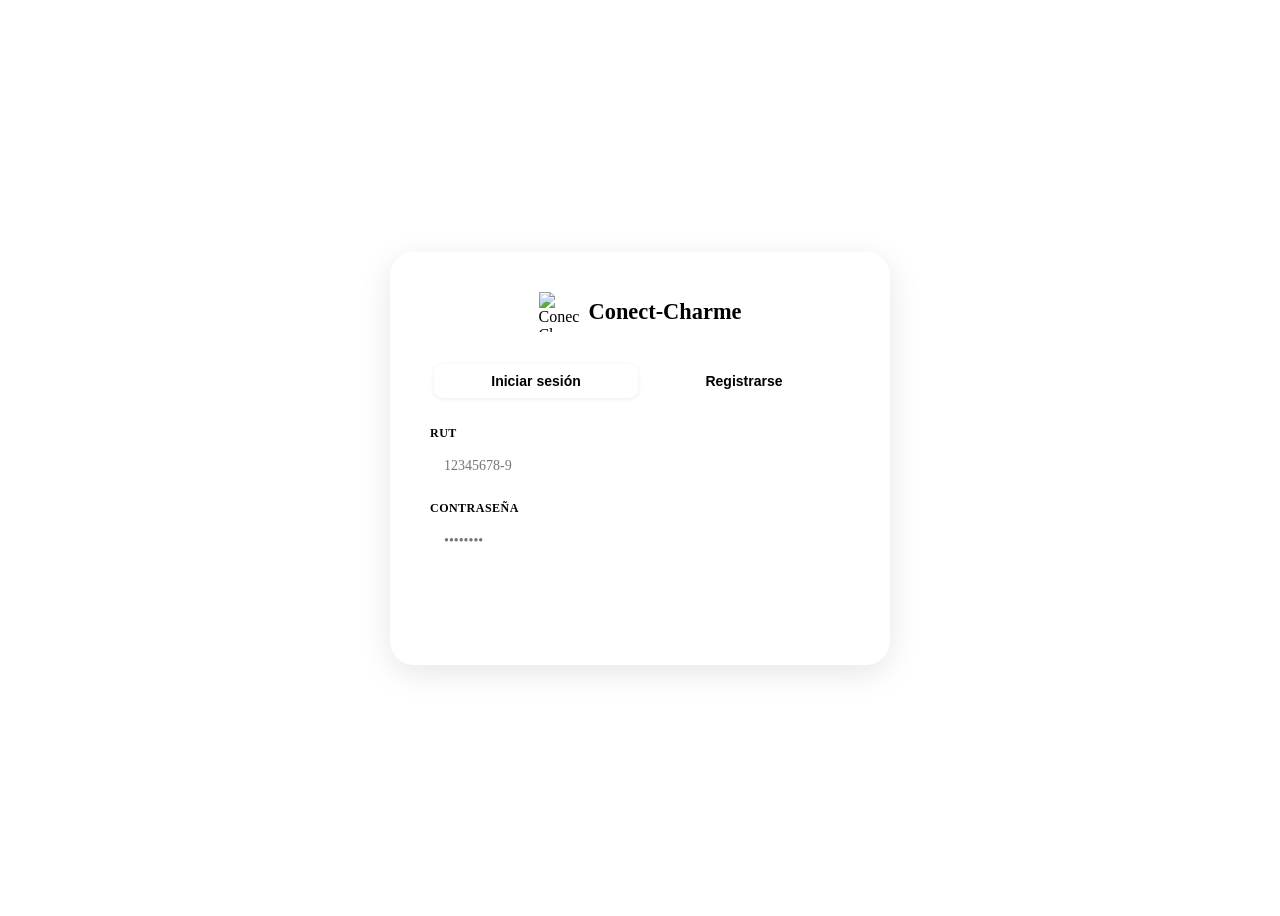
==== login.html @ b986f50d "Create login.html" ====
<!DOCTYPE html>
<html lang="es">
<head>
    <meta charset="UTF-8">
    <meta name="viewport" content="width=device-width, initial-scale=1.0">
    <title>Conect-Charme · Iniciar sesión</title>
    <link rel="icon" type="image/png" href="assets/favicon.png">
    <link rel="stylesheet" href="css/styles.css">
    <style>
        body {
            background: var(--bg);
            display: flex;
            align-items: center;
            justify-content: center;
            min-height: 100vh;
        }
        .login-box {
            background: white;
            border-radius: 24px;
            padding: 40px;
            width: 90%;
            max-width: 420px;
            border: 2.5px solid var(--yellow);
            box-shadow: 0 8px 32px rgba(0,0,0,0.10);
        }
        .login-logo {
            display: flex;
            align-items: center;
            gap: 10px;
            margin-bottom: 28px;
            justify-content: center;
        }
        .login-logo img {
            width: 40px;
            height: 40px;
            object-fit: contain;
        }
        .login-logo span {
            font-size: 1.4rem;
            font-weight: 800;
            color: var(--blue-dark);
        }
        .tab-btns {
            display: flex;
            gap: 4px;
            margin-bottom: 24px;
            background: var(--bg);
            padding: 4px;
            border-radius: 12px;
        }
        .tab-btn {
            flex: 1;
            padding: 9px;
            border: none;
            border-radius: 9px;
            font-size: 14px;
            font-weight: 600;
            cursor: pointer;
            background: none;
            color: var(--text-muted);
            transition: all 0.15s;
        }
        .tab-btn.active {
            background: white;
            color: var(--blue-dark);
            box-shadow: 0 1px 4px rgba(0,0,0,0.08);
        }
        .field {
            margin-bottom: 16px;
        }
        .field label {
            display: block;
            font-size: 12px;
            font-weight: 700;
            color: var(--blue-dark);
            margin-bottom: 6px;
            text-transform: uppercase;
            letter-spacing: 0.04em;
        }
        .field input {
            width: 100%;
            padding: 11px 14px;
            border: 2px solid var(--border);
            border-radius: 12px;
            font-size: 14px;
            font-family: inherit;
            transition: border-color 0.2s;
            background: white;
            color: var(--text);
        }
        .field input:focus {
            outline: none;
            border-color: var(--yellow);
        }
        .btn-submit {
            width: 100%;
            padding: 12px;
            background: var(--blue);
            color: white;
            border: none;
            border-radius: 12px;
            font-size: 15px;
            font-weight: 700;
            cursor: pointer;
            transition: all 0.2s;
            margin-top: 8px;
        }
        .btn-submit:hover { background: var(--blue-dark); }
        .btn-submit:disabled {
            opacity: 0.6;
            cursor: not-allowed;
        }
        .msg {
            margin-top: 14px;
            padding: 10px 14px;
            border-radius: 10px;
            font-size: 13px;
            font-weight: 600;
            display: none;
            text-align: center;
        }
        .msg.error {
            background: var(--red-light);
            color: var(--red);
            display: block;
        }
        .msg.success {
            background: #dcfce7;
            color: #16a34a;
            display: block;
        }
    </style>
</head>
<body>

<div class="login-box">
    <div class="login-logo">
        <img src="assets/favicon.png" alt="Conect-Charme">
        <span>Conect-Charme</span>
    </div>

    <div class="tab-btns">
        <button class="tab-btn active" onclick="switchTab('login')">Iniciar sesión</button>
        <button class="tab-btn" onclick="switchTab('registro')">Registrarse</button>
    </div>

    <!-- LOGIN -->
    <div id="panelLogin">
        <div class="field">
            <label>RUT</label>
            <input type="text" id="loginRut" placeholder="12345678-9">
        </div>
        <div class="field">
            <label>Contraseña</label>
            <input type="password" id="loginPass" placeholder="••••••••">
        </div>
        <button class="btn-submit" id="btnLogin" onclick="login()">Iniciar sesión</button>
        <div class="msg" id="loginMsg"></div>
    </div>

    <!-- REGISTRO -->
    <div id="panelRegistro" style="display:none;">
        <div class="field">
            <label>RUT</label>
            <input type="text" id="regRut" placeholder="12345678-9">
        </div>
        <div class="field">
            <label>Nombre de usuario</label>
            <input type="text" id="regNombre" placeholder="Como querés aparecer">
        </div>
        <div class="field">
            <label>Contraseña</label>
            <input type="password" id="regPass" placeholder="••••••••">
        </div>
        <div class="field">
            <label>Confirmar contraseña</label>
            <input type="password" id="regPass2" placeholder="••••••••">
        </div>
        <button class="btn-submit" id="btnRegistro" onclick="registro()">Crear cuenta</button>
        <div class="msg" id="registroMsg"></div>
    </div>
</div>

<script src="js/github.js"></script>
<script src="js/auth.js"></script>
<script>
    // Si ya hay sesión, redirigir al index
    if (Auth.getSesion()) window.location.href = '/index.html';

    function switchTab(tab) {
        const esLogin = tab === 'login';
        document.getElementById('panelLogin').style.display = esLogin ? '' : 'none';
        document.getElementById('panelRegistro').style.display = esLogin ? 'none' : '';
        document.querySelectorAll('.tab-btn').forEach((b, i) => {
            b.classList.toggle('active', esLogin ? i === 0 : i === 1);
        });
    }

    function setLoading(btnId, loading) {
        const btn = document.getElementById(btnId);
        btn.disabled = loading;
        btn.textContent = loading ? 'Cargando...' : btn.id === 'btnLogin' ? 'Iniciar sesión' : 'Crear cuenta';
    }

    function mostrarMsg(id, texto, tipo) {
        const el = document.getElementById(id);
        el.textContent = texto;
        el.className = `msg ${tipo}`;
    }

    async function login() {
        const rut = document.getElementById('loginRut').value.trim();
        const pass = document.getElementById('loginPass').value;
        if (!rut || !pass) return mostrarMsg('loginMsg', 'Completá todos los campos', 'error');

        setLoading('btnLogin', true);
        const res = await Auth.login(rut, pass);
        setLoading('btnLogin', false);

        if (!res.ok) return mostrarMsg('loginMsg', res.error, 'error');

        // Redirigir según rol
        window.location.href = '/index.html';
    }

    async function registro() {
        const rut = document.getElementById('regRut').value.trim();
        const nombre = document.getElementById('regNombre').value.trim();
        const pass = document.getElementById('regPass').value;
        const pass2 = document.getElementById('regPass2').value;

        if (!rut || !nombre || !pass || !pass2)
            return mostrarMsg('registroMsg', 'Completá todos los campos', 'error');
        if (pass !== pass2)
            return mostrarMsg('registroMsg', 'Las contraseñas no coinciden', 'error');
        if (pass.length < 6)
            return mostrarMsg('registroMsg', 'La contraseña debe tener al menos 6 caracteres', 'error');

        setLoading('btnRegistro', true);
        const res = await Auth.registro(rut, nombre, pass);
        setLoading('btnRegistro', false);

        if (!res.ok) return mostrarMsg('registroMsg', res.error, 'error');

        mostrarMsg('registroMsg', '✅ Cuenta creada. Iniciá sesión.', 'success');
        setTimeout(() => switchTab('login'), 1500);
    }

    // Enter para enviar
    document.getElementById('loginPass').addEventListener('keydown', e => {
        if (e.key === 'Enter') login();
    });
    document.getElementById('regPass2').addEventListener('keydown', e => {
        if (e.key === 'Enter') registro();
    });
</script>
</body>
</html>
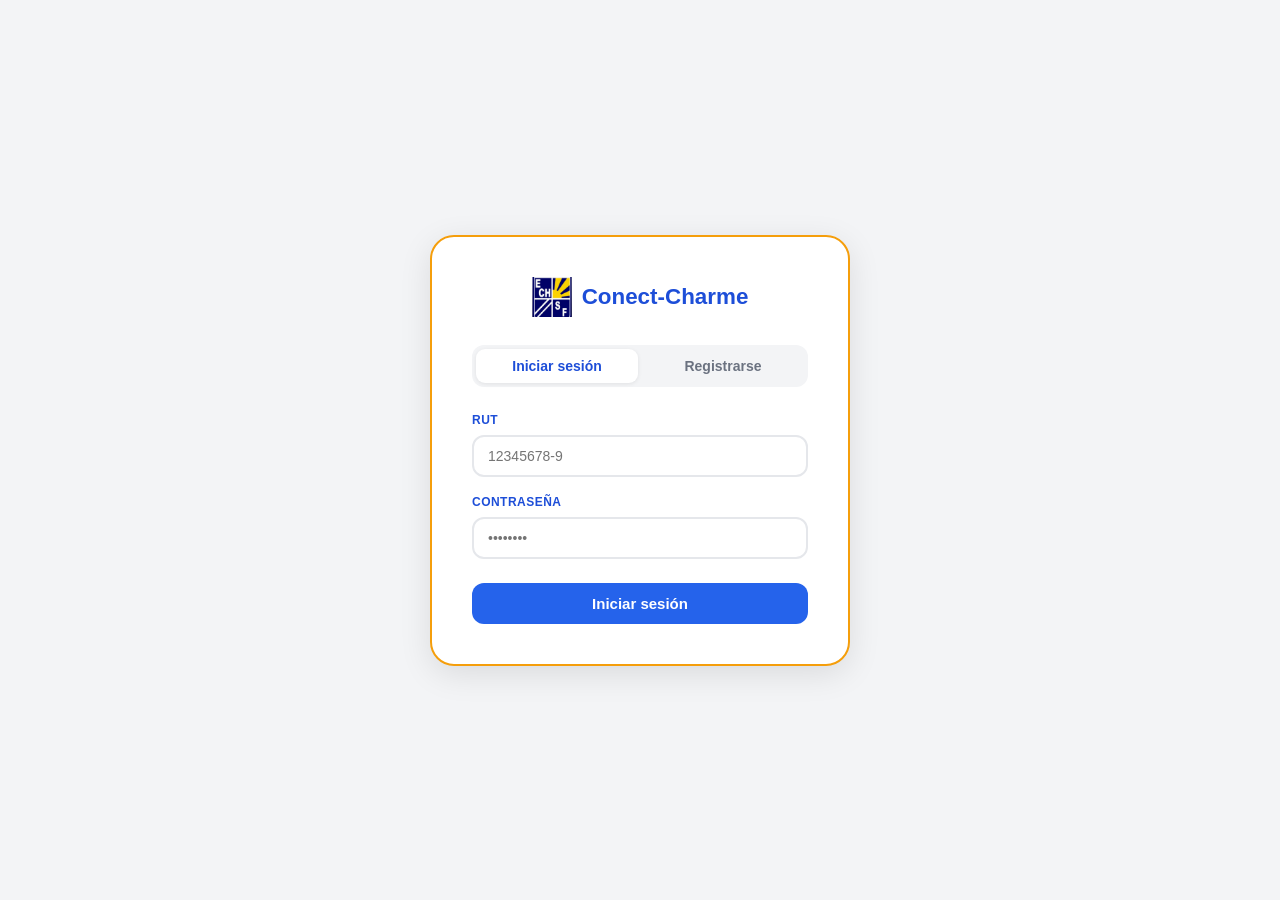
==== commit 36d03da3: "Update login.html" ====
--- a/login.html
+++ b/login.html
@@ -185,7 +185,7 @@
 <script src="js/auth.js"></script>
 <script>
     // Si ya hay sesión, redirigir al index
-    if (Auth.getSesion()) window.location.href = '/index.html';
+    if (Auth.getSesion()) window.location.href = '/conect-charme/index.html';
 
     function switchTab(tab) {
         const esLogin = tab === 'login';
--- a/css/styles.css
+++ b/css/styles.css
@@ -0,0 +1,452 @@
+* {
+    margin: 0;
+    padding: 0;
+    box-sizing: border-box;
+}
+
+body, input, textarea, button, select {
+    font-family: -apple-system, BlinkMacSystemFont, "Segoe UI", Roboto, Helvetica, Arial, sans-serif;
+}
+
+:root {
+    --blue: #2563EB;
+    --blue-dark: #1D4ED8;
+    --blue-light: #EFF6FF;
+    --yellow: #F59E0B;
+    --yellow-dark: #D97706;
+    --yellow-light: #FEF3C7;
+    --black: #111827;
+    --bg: #F3F4F6;
+    --white: #FFFFFF;
+    --text: #111827;
+    --text-muted: #6b7280;
+    --red: #dc2626;
+    --red-light: #fee2e2;
+    --border: #E5E7EB;
+    --sidebar-width: 240px;
+}
+
+body {
+    background: var(--bg);
+    color: var(--text);
+    line-height: 1.5;
+}
+
+/* ===== HEADER ===== */
+.app-header {
+    background: var(--white);
+    border-bottom: 3px solid var(--yellow);
+    position: fixed;
+    top: 0; left: 0; right: 0;
+    height: 60px;
+    display: flex;
+    align-items: center;
+    justify-content: space-between;
+    padding: 0 24px;
+    z-index: 200;
+    gap: 16px;
+}
+
+.header-left {
+    display: flex;
+    align-items: center;
+    gap: 12px;
+}
+
+.header-center {
+    flex: 1;
+    max-width: 560px;
+}
+
+.header-right {
+    display: flex;
+    align-items: center;
+    gap: 12px;
+}
+
+/* ===== LOGO ===== */
+.logo {
+    display: flex;
+    align-items: center;
+    gap: 8px;
+    text-decoration: none;
+}
+.logo img {
+    width: 32px;
+    height: 32px;
+    object-fit: contain;
+}
+.logo-text {
+    font-weight: 800;
+    font-size: 1.15rem;
+    color: var(--blue-dark);
+    white-space: nowrap;
+}
+
+/* ===== BUSCADOR ===== */
+.search-bar {
+    display: flex;
+    align-items: center;
+    background: var(--bg);
+    border: 1.5px solid var(--border);
+    border-radius: 40px;
+    padding: 6px 16px;
+    gap: 8px;
+    width: 100%;
+}
+.search-bar input {
+    border: none;
+    background: none;
+    outline: none;
+    font-size: 14px;
+    width: 100%;
+    color: var(--text);
+}
+.search-bar button {
+    background: none;
+    border: none;
+    cursor: pointer;
+    font-size: 16px;
+    padding: 0;
+}
+.search-bar:focus-within {
+    border-color: var(--yellow);
+}
+
+/* ===== AVATAR ===== */
+.avatar {
+    width: 34px;
+    height: 34px;
+    background: var(--yellow);
+    color: var(--blue-dark);
+    border-radius: 50%;
+    display: flex;
+    align-items: center;
+    justify-content: center;
+    font-weight: 800;
+    font-size: 15px;
+    cursor: pointer;
+    transition: transform 0.2s;
+    border: 2px solid var(--yellow-dark);
+    white-space: nowrap;
+    overflow: hidden;
+}
+.avatar:hover {
+    transform: scale(1.08);
+    background: var(--yellow-dark);
+    color: white;
+}
+
+/* ===== LAYOUT ===== */
+.app-body {
+    display: flex;
+    height: 100vh;
+    padding-top: 60px;
+}
+
+/* ===== SIDEBAR ===== */
+.sidebar {
+    width: var(--sidebar-width);
+    min-width: var(--sidebar-width);
+    background: var(--white);
+    border-right: 2px solid var(--border);
+    display: flex;
+    flex-direction: column;
+    overflow-y: auto;
+    height: 100%;
+    position: sticky;
+    top: 60px;
+}
+
+.sidebar-nav {
+    display: flex;
+    flex-direction: column;
+    gap: 2px;
+    padding: 12px 8px;
+}
+
+.nav-item {
+    display: flex;
+    align-items: center;
+    gap: 12px;
+    padding: 10px 14px;
+    border-radius: 10px;
+    color: var(--text);
+    text-decoration: none;
+    font-size: 14px;
+    font-weight: 500;
+    cursor: pointer;
+    border: none;
+    background: none;
+    width: 100%;
+    text-align: left;
+    transition: all 0.15s;
+}
+.nav-item:hover {
+    background: var(--yellow-light);
+    color: var(--yellow-dark);
+}
+.nav-item.active {
+    background: var(--blue);
+    color: white;
+}
+.nav-item.disabled {
+    opacity: 0.4;
+    pointer-events: none;
+}
+.nav-icon { font-size: 18px; width: 22px; }
+
+.nav-divider {
+    border: none;
+    border-top: 1.5px solid var(--border);
+    margin: 8px 8px;
+}
+
+.nav-label {
+    font-size: 10px;
+    font-weight: 700;
+    color: var(--text-muted);
+    text-transform: uppercase;
+    letter-spacing: 0.06em;
+    padding: 8px 14px 4px;
+}
+
+.badge {
+    margin-left: auto;
+    font-size: 10px;
+    background: var(--yellow-light);
+    padding: 2px 7px;
+    border-radius: 20px;
+    color: var(--yellow-dark);
+    font-weight: 700;
+}
+
+/* ===== MAIN ===== */
+.main-content {
+    flex: 1;
+    overflow-y: auto;
+    padding: 32px;
+    display: flex;
+    flex-direction: column;
+}
+
+.page-header {
+    margin-bottom: 24px;
+    border-left: 5px solid var(--yellow);
+    padding-left: 16px;
+}
+.page-header h1 {
+    font-size: 24px;
+    font-weight: 700;
+    color: var(--black);
+    margin-bottom: 4px;
+}
+.page-header p {
+    color: var(--text-muted);
+    font-size: 14px;
+}
+
+/* ===== GRID DE CARDS ===== */
+.card-grid {
+    display: grid;
+    grid-template-columns: repeat(auto-fill, minmax(260px, 1fr));
+    gap: 18px;
+}
+
+/* ===== TOOL CARD ===== */
+.tool-card {
+    background: var(--white);
+    border-radius: 16px;
+    overflow: hidden;
+    cursor: pointer;
+    border: 1.5px solid var(--border);
+    transition: all 0.2s;
+    position: relative;
+}
+.tool-card:hover {
+    transform: translateY(-3px);
+    box-shadow: 0 8px 24px rgba(245,158,11,0.18);
+    border-color: var(--yellow);
+}
+.tool-card.disabled {
+    opacity: 0.5;
+    cursor: not-allowed;
+}
+.tool-card.disabled:hover {
+    transform: none;
+    box-shadow: none;
+    border-color: var(--border);
+}
+
+.card-thumb {
+    aspect-ratio: 16/9;
+    display: flex;
+    align-items: center;
+    justify-content: center;
+    font-size: 48px;
+}
+.card-body { padding: 14px 16px; }
+.card-body h3 {
+    font-size: 15px;
+    font-weight: 700;
+    margin-bottom: 4px;
+    color: var(--black);
+}
+.card-body p {
+    font-size: 13px;
+    color: var(--text-muted);
+    line-height: 1.4;
+}
+.card-tags {
+    display: flex;
+    gap: 6px;
+    margin-top: 10px;
+    flex-wrap: wrap;
+}
+.tag {
+    background: var(--blue-light);
+    color: var(--blue-dark);
+    padding: 3px 9px;
+    border-radius: 20px;
+    font-size: 11px;
+    font-weight: 600;
+}
+
+/* ===== BOTONES ===== */
+.btn-primary {
+    background: var(--blue);
+    color: white;
+    border: none;
+    padding: 9px 20px;
+    border-radius: 40px;
+    font-weight: 600;
+    font-size: 14px;
+    cursor: pointer;
+    transition: all 0.2s;
+}
+.btn-primary:hover { background: var(--blue-dark); }
+
+.btn-secondary {
+    background: var(--white);
+    color: var(--text);
+    border: 1.5px solid var(--border);
+    padding: 9px 20px;
+    border-radius: 40px;
+    font-weight: 500;
+    font-size: 14px;
+    cursor: pointer;
+    transition: all 0.2s;
+}
+.btn-secondary:hover { background: var(--bg); }
+
+.btn-danger {
+    background: var(--red-light);
+    color: var(--red);
+    border: 1px solid #fecaca;
+    padding: 9px 20px;
+    border-radius: 40px;
+    font-weight: 600;
+    font-size: 14px;
+    cursor: pointer;
+    transition: all 0.2s;
+}
+.btn-danger:hover { background: var(--red); color: white; }
+
+.btn-yellow {
+    background: var(--yellow);
+    color: var(--black);
+    border: none;
+    padding: 9px 20px;
+    border-radius: 40px;
+    font-weight: 700;
+    font-size: 14px;
+    cursor: pointer;
+    transition: all 0.2s;
+}
+.btn-yellow:hover { background: var(--yellow-dark); color: white; }
+
+/* ===== MODAL ===== */
+.modal-overlay {
+    display: none;
+    position: fixed;
+    inset: 0;
+    background: rgba(0,0,0,0.45);
+    z-index: 500;
+    align-items: center;
+    justify-content: center;
+}
+.modal-overlay.active { display: flex; }
+
+.modal-box {
+    background: white;
+    border-radius: 20px;
+    padding: 28px;
+    width: 90%;
+    max-width: 440px;
+    border: 2.5px solid var(--yellow);
+    box-shadow: 0 8px 32px rgba(0,0,0,0.12);
+}
+.modal-header {
+    display: flex;
+    justify-content: space-between;
+    align-items: center;
+    margin-bottom: 20px;
+}
+.modal-header h3 {
+    font-size: 17px;
+    font-weight: 700;
+    color: var(--blue-dark);
+}
+.modal-close {
+    background: none;
+    border: none;
+    font-size: 20px;
+    cursor: pointer;
+    color: var(--text-muted);
+    line-height: 1;
+    padding: 4px;
+    border-radius: 6px;
+    transition: background 0.15s;
+}
+.modal-close:hover { background: var(--bg); }
+
+/* ===== TOAST ===== */
+.toast {
+    position: fixed;
+    bottom: 28px;
+    left: 50%;
+    transform: translateX(-50%) translateY(20px);
+    background: var(--black);
+    color: white;
+    padding: 10px 22px;
+    border-radius: 40px;
+    font-size: 14px;
+    font-weight: 600;
+    z-index: 1000;
+    opacity: 0;
+    pointer-events: none;
+    transition: all 0.3s;
+    white-space: nowrap;
+}
+.toast.show {
+    opacity: 1;
+    transform: translateX(-50%) translateY(0);
+}
+
+/* ===== EMPTY STATE ===== */
+.empty-state {
+    text-align: center;
+    padding: 60px 20px;
+    color: var(--text-muted);
+}
+.empty-state .empty-icon { font-size: 48px; margin-bottom: 12px; }
+.empty-state h3 { font-size: 18px; font-weight: 600; margin-bottom: 6px; color: var(--text); }
+.empty-state p { font-size: 14px; }
+
+/* ===== RESPONSIVE ===== */
+@media (max-width: 768px) {
+    .sidebar { display: none; }
+    .main-content { padding: 16px; }
+    .header-center { display: none; }
+    .logo-text { display: none; }
+}
